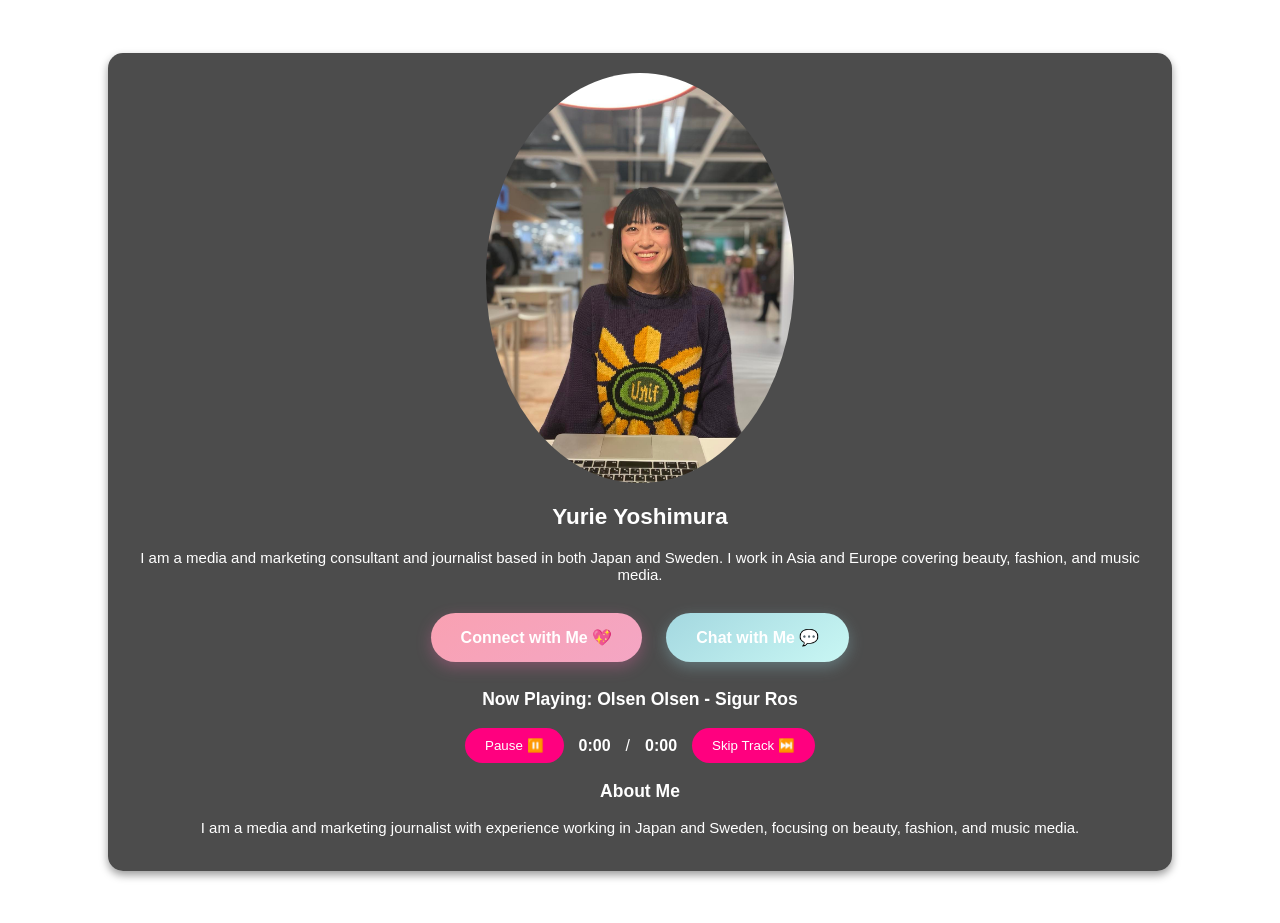
==== index.html @ 66297f13 "Update index.html" ====
<!DOCTYPE html>
<html lang="en">
<head>
    <meta charset="UTF-8">
    <meta name="viewport" content="width=device-width, initial-scale=1.0">
    <title>Yurie Yoshimura</title>
    <link rel="stylesheet" href="Homepage.css" title="homepage" type="text/css" media="screen" charset="utf-8">
</head>
<body>
    <div id="profile" class="clearfix">
        <img src="YurieDraw.jpeg" alt="Profile Picture of Yurie Yoshimura" width="30%" height="30%">
        <h2>Yurie Yoshimura</h2>
        <p>I am a media and marketing consultant and journalist based in both Japan and Sweden. I work in Asia and Europe covering beauty, fashion, and music media.</p>
        
        <div id="contact">
            <div class="contact-buttons">
                <a href="https://www.instagram.com/yuriewest" class="connect-button">Connect with Me 💖</a>
                <a href="mailto:yurieyoshimura@gmail.com" class="chat-button">Chat with Me 💬</a>
            </div>
        </div>

        <div id="music">
            <h3>Now Playing: <span id="track-title">Olsen Olsen - Sigur Ros</span></h3>
            <div id="player-controls">
                <button id="pause-play" class="pause-button">Pause ⏸️</button>
                <span id="current-time">0:00</span> / <span id="duration">0:00</span>
                <button id="skip-track" class="skip-button">Skip Track ⏭️</button>
            </div>
            <audio id="music-player" autoplay>
                <source id="audio-source" src="https://t4.bcbits.com/stream/f9c8cdcca0d4b6ccc9b892b0cc7b3f0b/mp3-128/1476455887?p=0&ts=1723899607&t=accc30242ac5d517baa1f38cdbce4d52debb7f33&token=1723899607_577b55ab4942f1b6e8587f01a4c9566ee26f2db4" type="audio/mpeg">
                Your browser does not support the audio element.
            </audio>
        </div>

        <div id="about">
            <h3>About Me</h3>
            <p>I am a media and marketing journalist with experience working in Japan and Sweden, focusing on beauty, fashion, and music media.</p>
        </div>
    </div>
    
    <div class="footer">
        <p>&copy; 2024 Yurie Yoshimura</p>
    </div>

    <!-- External JavaScript -->
    <script src="Homepage.js"></script>
</body>
</html>
---- Homepage.css ----
/* Global Styles */
body {
    color: #fff;
    background: url(https://i.pinimg.com/originals/1b/ce/73/1bce739be7729a5f201960708ded8163.gif);
    background-repeat: no-repeat;
    background-size: cover;
    font-family: Arial, sans-serif;
    text-align: center;
    padding-top: 45px;
    font-size: 15px;
}

#profile {
    max-width: 1024px;
    margin: 0 auto;
    padding: 20px;
    background: rgba(0, 0, 0, 0.7); /* Semi-transparent black background */
    border-radius: 15px; /* Rounded corners */
    box-shadow: 0 4px 8px rgba(0, 0, 0, 0.4); /* Soft shadow */
}

#profile img {
    border-radius: 50%; /* Round profile image */
}

/* Music Player Styles */
#player-controls {
    display: flex;
    justify-content: center;
    align-items: center;
    margin-top: 15px;
    font-size: 16px;
}

#player-controls span {
    margin: 0 15px;
    font-weight: bold;
}

.pause-button, .skip-button {
    padding: 10px 20px;
    background-color: #ff007f;
    color: white;
    border: none;
    border-radius: 20px;
    cursor: pointer;
    transition: background-color 0.3s ease;
}

.pause-button:hover, .skip-button:hover {
    background-color: #ff4da6;
}

audio {
    display: none; /* Hide the default audio controls */
}

.footer {
    text-align: center;
    margin-top: 20px;
}

.footer p {
    color: #fff;
}
/* Global Styles for Buttons */
.contact-buttons {
    margin-top: 20px;
}

.contact-buttons a {
    display: inline-block;
    padding: 15px 30px;
    margin: 10px;
    border-radius: 25px;
    font-size: 16px;
    font-weight: bold;
    text-decoration: none;
    color: #fff;
    transition: all 0.3s ease;
}

/* Connect Button */
.connect-button {
    background: linear-gradient(145deg, #f9a1b2, #f4a6c4); /* Pastel pink gradient */
    box-shadow: 0 5px 15px rgba(255, 105, 180, 0.3); /* Soft shadow */
}

.connect-button:hover {
    background: linear-gradient(145deg, #f4a6c4, #f9a1b2);
    transform: scale(1.05);
}

/* Chat Button */
.chat-button {
    background: linear-gradient(145deg, #a4d8e0, #c9f7f4); /* Soft mint green gradient */
    box-shadow: 0 5px 15px rgba(160, 224, 236, 0.3); /* Soft shadow */
}

.chat-button:hover {
    background: linear-gradient(145deg, #c9f7f4, #a4d8e0);
    transform: scale(1.05);
}
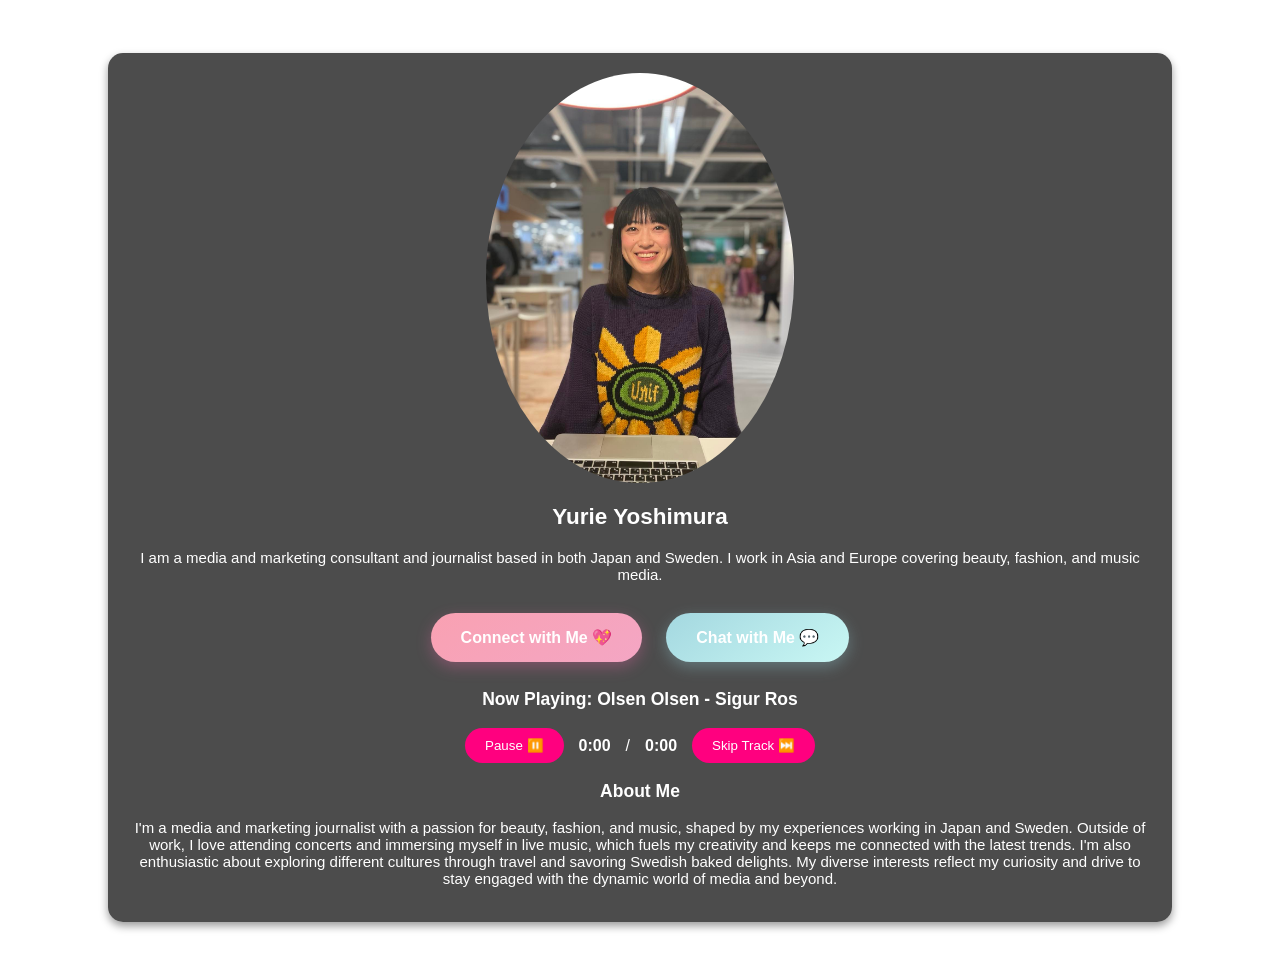
==== commit 437c5525: "Update index.html" ====
--- a/index.html
+++ b/index.html
@@ -34,7 +34,8 @@
 
         <div id="about">
             <h3>About Me</h3>
-            <p>I am a media and marketing journalist with experience working in Japan and Sweden, focusing on beauty, fashion, and music media.</p>
+            <p>
+I'm a media and marketing journalist with a passion for beauty, fashion, and music, shaped by my experiences working in Japan and Sweden. Outside of work, I love attending concerts and immersing myself in live music, which fuels my creativity and keeps me connected with the latest trends. I'm also enthusiastic about exploring different cultures through travel and savoring Swedish baked delights. My diverse interests reflect my curiosity and drive to stay engaged with the dynamic world of media and beyond.</p>
         </div>
     </div>
     
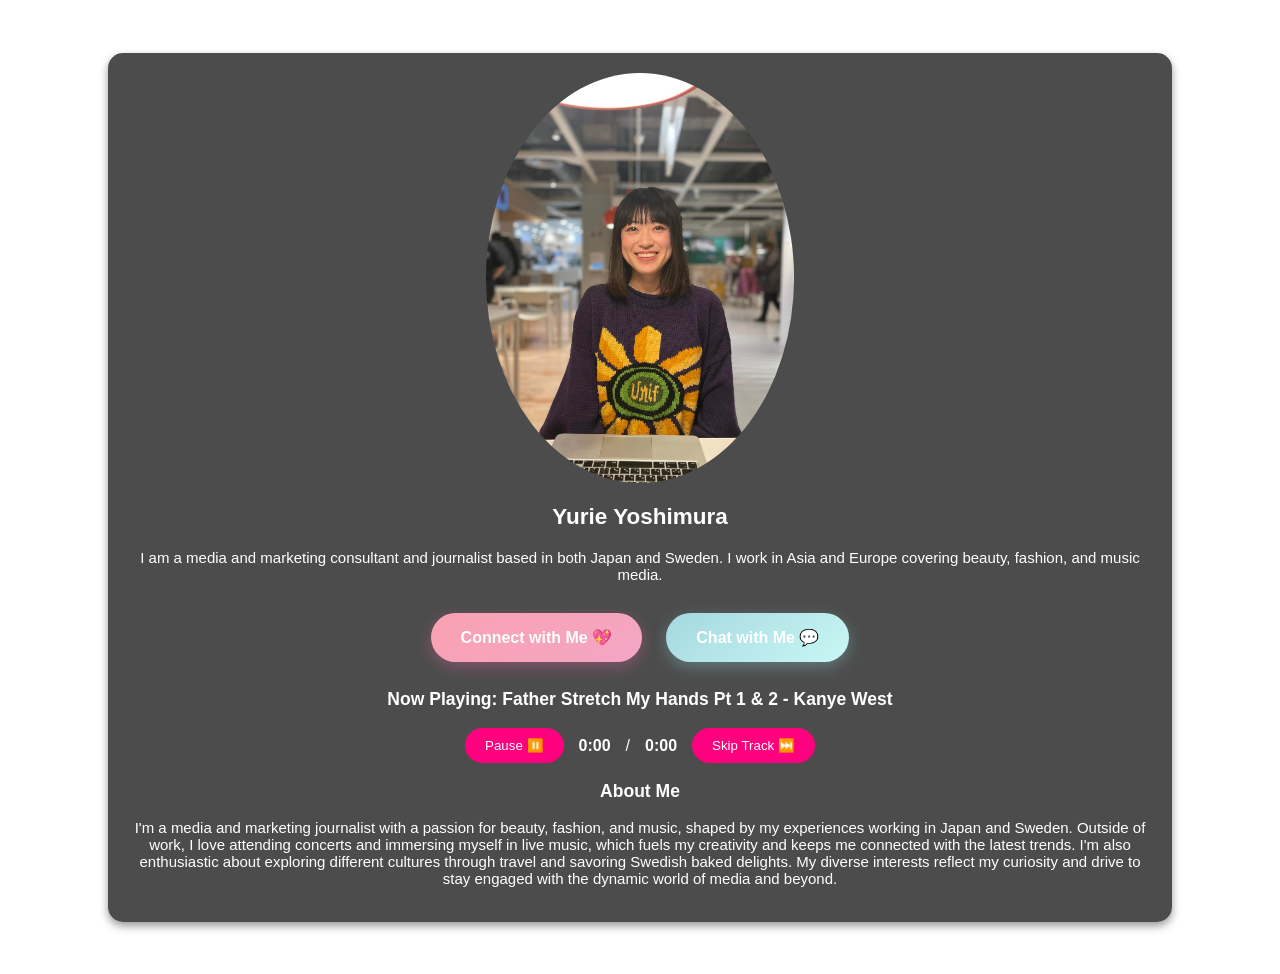
==== commit 5cf54685: "Update index.html" ====
--- a/index.html
+++ b/index.html
@@ -1,10 +1,12 @@
 <!DOCTYPE html>
 <html lang="en">
 <head>
+    
     <meta charset="UTF-8">
     <meta name="viewport" content="width=device-width, initial-scale=1.0">
     <title>Yurie Yoshimura</title>
     <link rel="stylesheet" href="Homepage.css" title="homepage" type="text/css" media="screen" charset="utf-8">
+    
 </head>
 <body>
     <div id="profile" class="clearfix">
@@ -38,12 +40,10 @@
 I'm a media and marketing journalist with a passion for beauty, fashion, and music, shaped by my experiences working in Japan and Sweden. Outside of work, I love attending concerts and immersing myself in live music, which fuels my creativity and keeps me connected with the latest trends. I'm also enthusiastic about exploring different cultures through travel and savoring Swedish baked delights. My diverse interests reflect my curiosity and drive to stay engaged with the dynamic world of media and beyond.</p>
         </div>
     </div>
-    
     <div class="footer">
         <p>&copy; 2024 Yurie Yoshimura</p>
     </div>
-
-    <!-- External JavaScript -->
+    
     <script src="Homepage.js"></script>
 </body>
 </html>
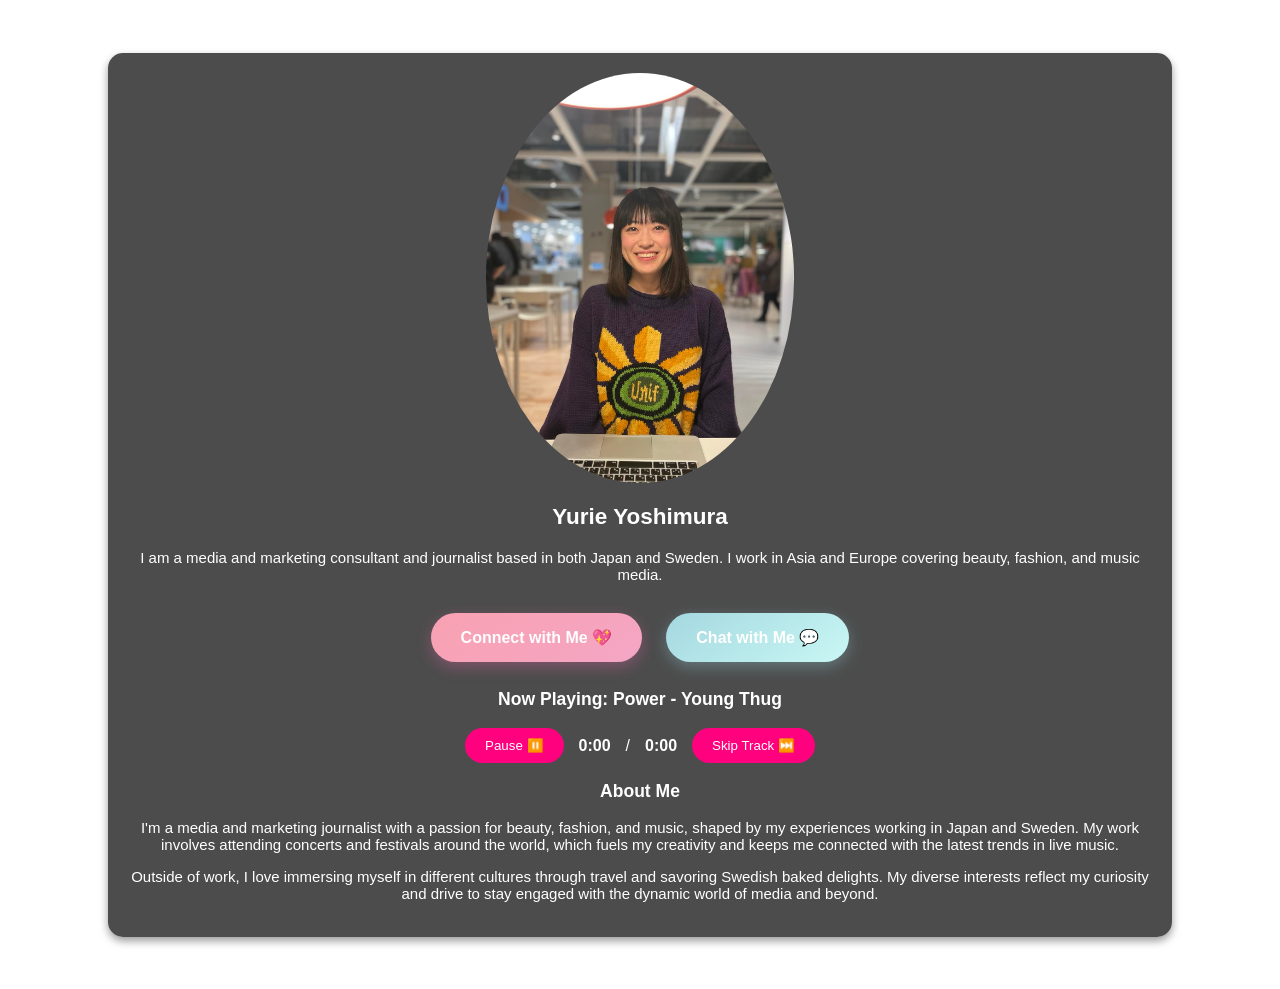
==== commit c71cdc0a: "Update index.html" ====
--- a/index.html
+++ b/index.html
@@ -36,8 +36,14 @@
 
         <div id="about">
             <h3>About Me</h3>
-            <p>
-I'm a media and marketing journalist with a passion for beauty, fashion, and music, shaped by my experiences working in Japan and Sweden. Outside of work, I love attending concerts and immersing myself in live music, which fuels my creativity and keeps me connected with the latest trends. I'm also enthusiastic about exploring different cultures through travel and savoring Swedish baked delights. My diverse interests reflect my curiosity and drive to stay engaged with the dynamic world of media and beyond.</p>
+           <p>
+    I'm a media and marketing journalist with a passion for beauty, fashion, and music, shaped by my experiences working in Japan and Sweden. My work involves attending concerts and festivals around the world, which fuels my creativity and keeps me connected with the latest trends in live music.
+</p>
+
+<p>
+    Outside of work, I love immersing myself in different cultures through travel and savoring Swedish baked delights. My diverse interests reflect my curiosity and drive to stay engaged with the dynamic world of media and beyond.
+</p>
+
         </div>
     </div>
     <div class="footer">
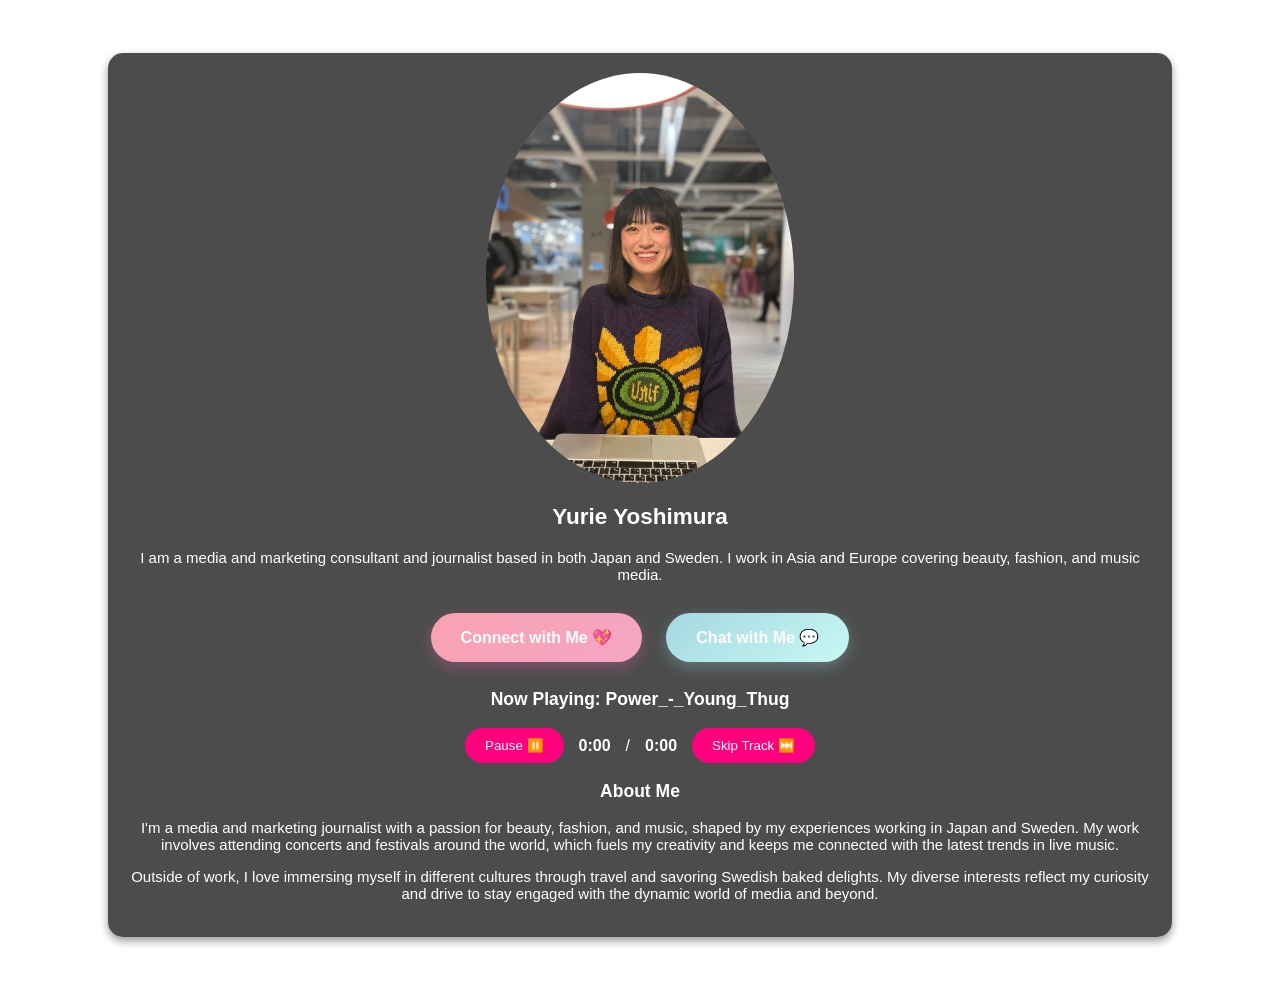
==== commit ca1d4349: "Update index.html" ====
--- a/index.html
+++ b/index.html
@@ -1,7 +1,7 @@
 <!DOCTYPE html>
 <html lang="en">
 <head>
-    
+
     <meta charset="UTF-8">
     <meta name="viewport" content="width=device-width, initial-scale=1.0">
     <title>Yurie Yoshimura</title>
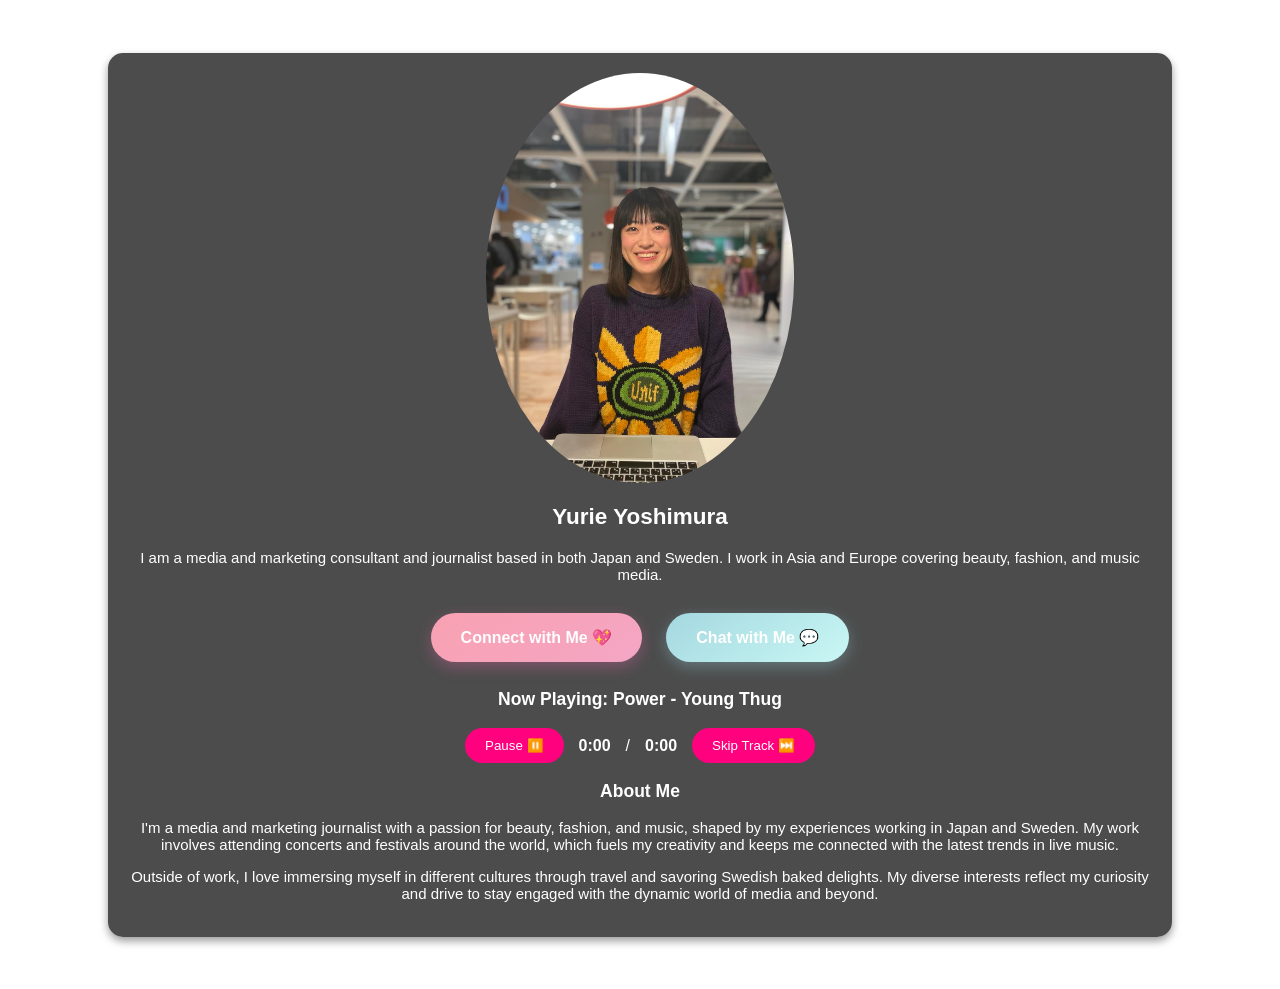
==== commit 0f65926b: "Update index.html" ====
--- a/index.html
+++ b/index.html
@@ -1,19 +1,19 @@
 <!DOCTYPE html>
 <html lang="en">
+
 <head>
-
     <meta charset="UTF-8">
     <meta name="viewport" content="width=device-width, initial-scale=1.0">
     <title>Yurie Yoshimura</title>
     <link rel="stylesheet" href="Homepage.css" title="homepage" type="text/css" media="screen" charset="utf-8">
-    
 </head>
+
 <body>
     <div id="profile" class="clearfix">
         <img src="YurieDraw.jpeg" alt="Profile Picture of Yurie Yoshimura" width="30%" height="30%">
         <h2>Yurie Yoshimura</h2>
         <p>I am a media and marketing consultant and journalist based in both Japan and Sweden. I work in Asia and Europe covering beauty, fashion, and music media.</p>
-        
+
         <div id="contact">
             <div class="contact-buttons">
                 <a href="https://www.instagram.com/yuriewest" class="connect-button">Connect with Me 💖</a>
@@ -29,27 +29,30 @@
                 <button id="skip-track" class="skip-button">Skip Track ⏭️</button>
             </div>
             <audio id="music-player" autoplay>
-                <source id="audio-source" src="https://t4.bcbits.com/stream/f9c8cdcca0d4b6ccc9b892b0cc7b3f0b/mp3-128/1476455887?p=0&ts=1723899607&t=accc30242ac5d517baa1f38cdbce4d52debb7f33&token=1723899607_577b55ab4942f1b6e8587f01a4c9566ee26f2db4" type="audio/mpeg">
+                <source id="audio-source"
+                    src="https://t4.bcbits.com/stream/f9c8cdcca0d4b6ccc9b892b0cc7b3f0b/mp3-128/1476455887?p=0&ts=1723899607&t=accc30242ac5d517baa1f38cdbce4d52debb7f33&token=1723899607_577b55ab4942f1b6e8587f01a4c9566ee26f2db4"
+                    type="audio/mpeg">
                 Your browser does not support the audio element.
             </audio>
         </div>
 
         <div id="about">
             <h3>About Me</h3>
-           <p>
-    I'm a media and marketing journalist with a passion for beauty, fashion, and music, shaped by my experiences working in Japan and Sweden. My work involves attending concerts and festivals around the world, which fuels my creativity and keeps me connected with the latest trends in live music.
-</p>
+            <p>I'm a media and marketing journalist with a passion for beauty, fashion, and music, shaped by my
+                experiences working in Japan and Sweden. My work involves attending concerts and festivals around the
+                world, which fuels my creativity and keeps me connected with the latest trends in live music.</p>
 
-<p>
-    Outside of work, I love immersing myself in different cultures through travel and savoring Swedish baked delights. My diverse interests reflect my curiosity and drive to stay engaged with the dynamic world of media and beyond.
-</p>
-
+            <p>Outside of work, I love immersing myself in different cultures through travel and savoring Swedish baked
+                delights. My diverse interests reflect my curiosity and drive to stay engaged with the dynamic world of
+                media and beyond.</p>
         </div>
     </div>
+
     <div class="footer">
         <p>&copy; 2024 Yurie Yoshimura</p>
     </div>
-    
+
     <script src="Homepage.js"></script>
 </body>
+
 </html>
